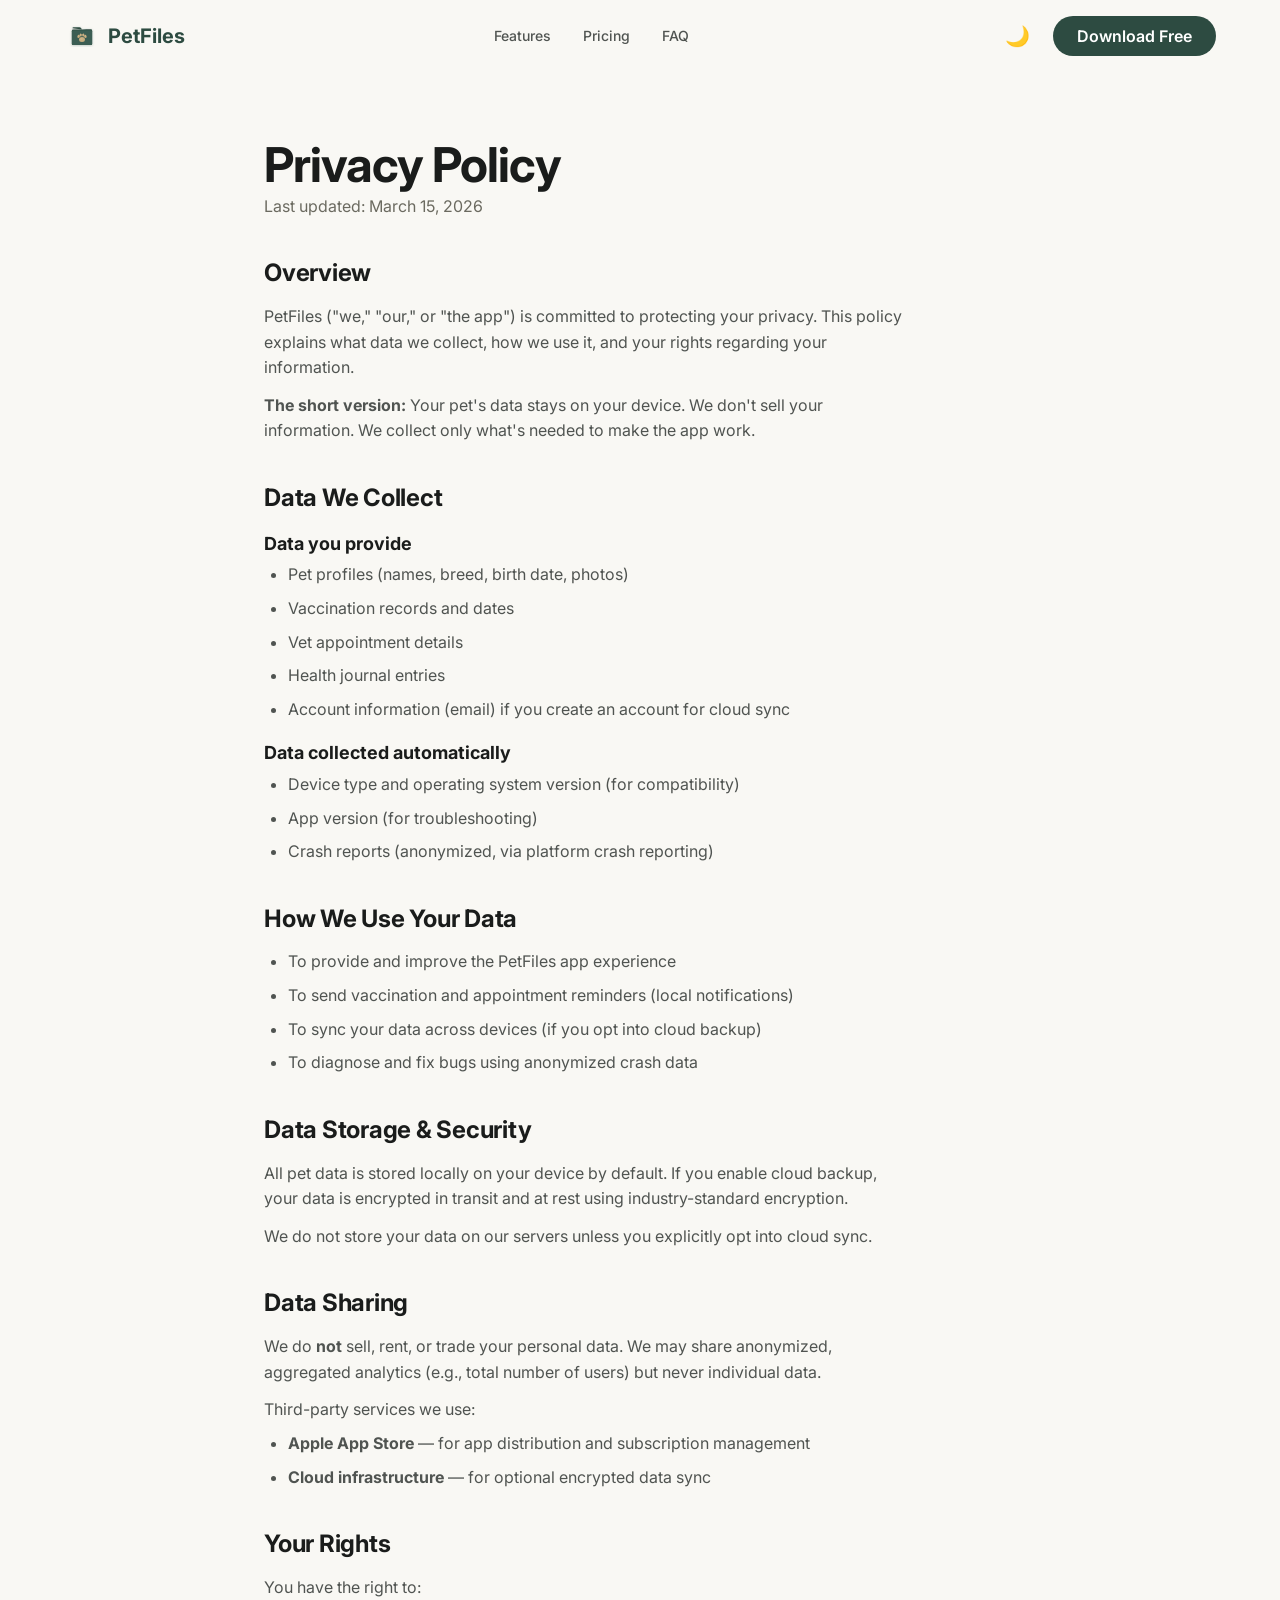
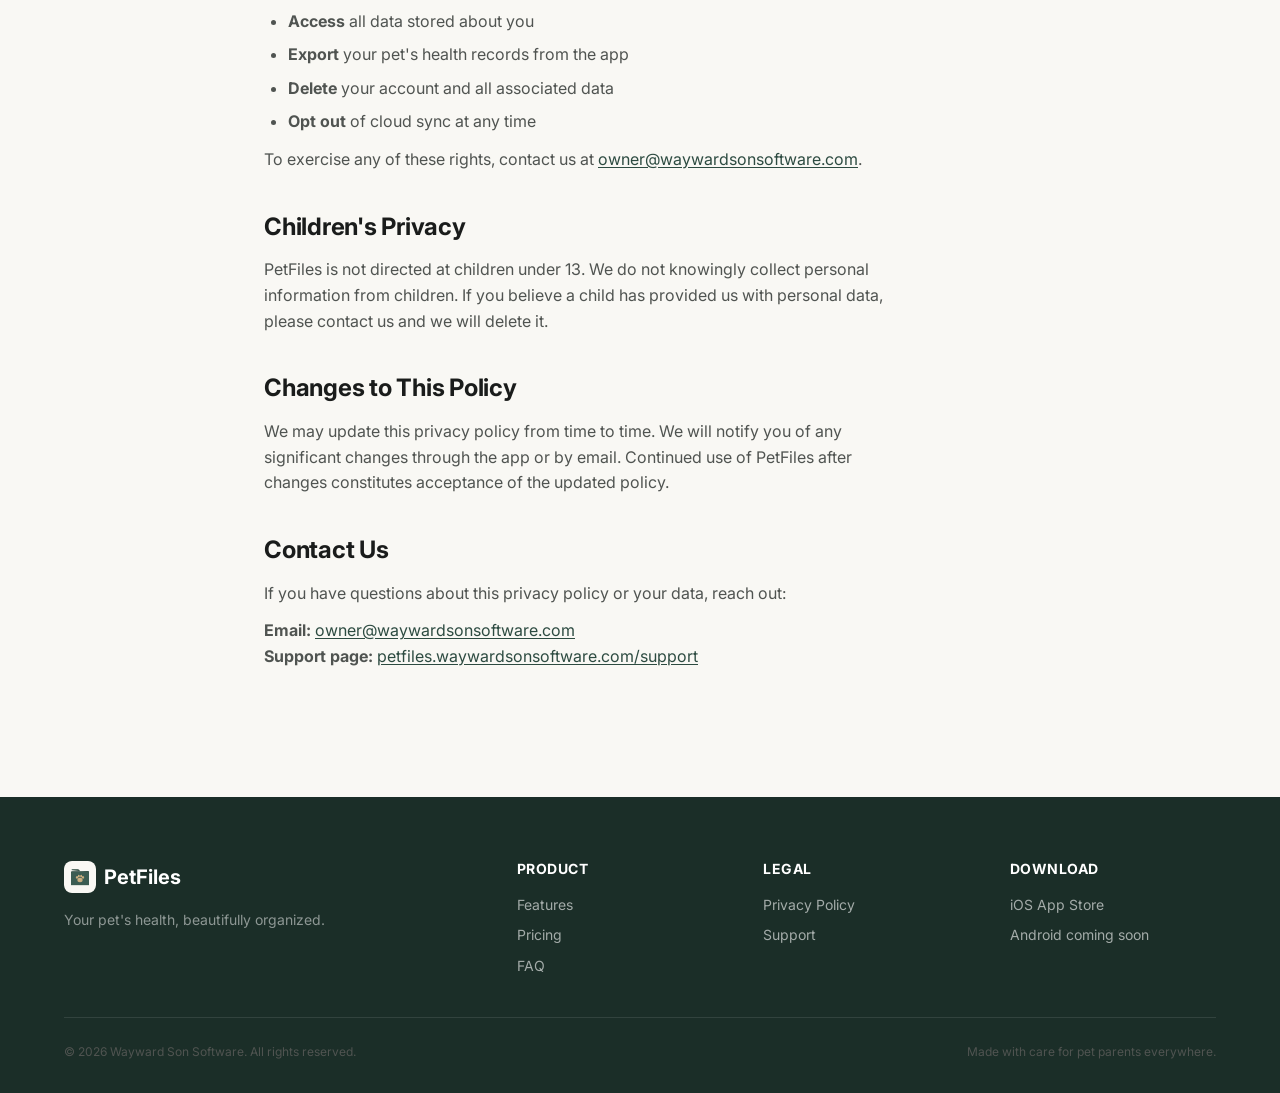
==== privacy.html @ b3ed8d38 "feat: domain fix, Lighthouse audit, scroll-driven microinteractions - Replace all petfiles.app → pet" ====
<!DOCTYPE html>
<html lang="en">
<head>
  <meta charset="UTF-8">
  <meta name="viewport" content="width=device-width, initial-scale=1.0">
  <title>Privacy Policy — PetFiles</title>
  <meta name="description" content="PetFiles privacy policy. Learn how we protect your data and respect your privacy.">
  <link rel="canonical" href="https://petfiles.waywardsonsoftware.com/privacy.html">

  <!-- Favicon -->
  <link rel="icon" type="image/png" href="assets/icons/favicon.png">

  <!-- Fonts -->
  <link rel="preconnect" href="https://fonts.googleapis.com">
  <link rel="preconnect" href="https://fonts.gstatic.com" crossorigin>
  <link href="https://fonts.googleapis.com/css2?family=Inter:wght@400;500;600;700&display=swap" rel="stylesheet">

  <!-- Styles -->
  <link rel="stylesheet" href="css/variables.css">
  <link rel="stylesheet" href="css/base.css">
  <link rel="stylesheet" href="css/components.css">
  <link rel="stylesheet" href="css/sections.css">
  <link rel="stylesheet" href="css/animations.css">
</head>
<body>

  <!-- ======== Navigation ======== -->
  <nav class="nav nav--scrolled" role="navigation" aria-label="Main navigation">
    <div class="nav__inner">
      <a href="/" class="nav__brand" aria-label="PetFiles home">
        <img src="assets/icons/logo.svg" alt="" width="36" height="36">
        <span>PetFiles</span>
      </a>

      <div class="nav__links" role="list">
        <a href="/#features" class="nav__link" role="listitem">Features</a>
        <a href="/#pricing" class="nav__link" role="listitem">Pricing</a>
        <a href="/#faq" class="nav__link" role="listitem">FAQ</a>
      </div>

      <div class="nav__actions">
        <button class="theme-toggle" aria-label="Switch to dark mode">🌙</button>
        <a href="/#download" class="btn btn--primary">Download Free</a>
        <button class="nav__hamburger" aria-label="Toggle menu" aria-expanded="false">
          <span></span>
          <span></span>
          <span></span>
        </button>
      </div>
    </div>

    <div class="nav__mobile" role="list">
      <a href="/#features" class="nav__link" role="listitem">Features</a>
      <a href="/#pricing" class="nav__link" role="listitem">Pricing</a>
      <a href="/#faq" class="nav__link" role="listitem">FAQ</a>
      <a href="/#download" class="btn btn--primary" style="text-align:center;">Download Free</a>
    </div>
  </nav>


  <!-- ======== Privacy Policy Content ======== -->
  <main class="section" style="padding-top: calc(var(--nav-height) + var(--space-6xl));">
    <div class="container container--narrow">
      <h1>Privacy Policy</h1>
      <p class="text-muted" style="margin-bottom: var(--space-4xl);">Last updated: March 15, 2026</p>

      <div style="display: flex; flex-direction: column; gap: var(--space-4xl);">

        <section>
          <h2 style="font-size: var(--font-size-xl); margin-bottom: var(--space-lg);">Overview</h2>
          <p>PetFiles ("we," "our," or "the app") is committed to protecting your privacy. This policy explains what data we collect, how we use it, and your rights regarding your information.</p>
          <p style="margin-top: var(--space-md);"><strong>The short version:</strong> Your pet's data stays on your device. We don't sell your information. We collect only what's needed to make the app work.</p>
        </section>

        <section>
          <h2 style="font-size: var(--font-size-xl); margin-bottom: var(--space-lg);">Data We Collect</h2>

          <h3 style="font-size: var(--font-size-md); margin-bottom: var(--space-sm); margin-top: var(--space-xl);">Data you provide</h3>
          <ul style="padding-left: var(--space-2xl); display: flex; flex-direction: column; gap: var(--space-sm);">
            <li style="list-style: disc; color: var(--color-text-secondary);">Pet profiles (names, breed, birth date, photos)</li>
            <li style="list-style: disc; color: var(--color-text-secondary);">Vaccination records and dates</li>
            <li style="list-style: disc; color: var(--color-text-secondary);">Vet appointment details</li>
            <li style="list-style: disc; color: var(--color-text-secondary);">Health journal entries</li>
            <li style="list-style: disc; color: var(--color-text-secondary);">Account information (email) if you create an account for cloud sync</li>
          </ul>

          <h3 style="font-size: var(--font-size-md); margin-bottom: var(--space-sm); margin-top: var(--space-xl);">Data collected automatically</h3>
          <ul style="padding-left: var(--space-2xl); display: flex; flex-direction: column; gap: var(--space-sm);">
            <li style="list-style: disc; color: var(--color-text-secondary);">Device type and operating system version (for compatibility)</li>
            <li style="list-style: disc; color: var(--color-text-secondary);">App version (for troubleshooting)</li>
            <li style="list-style: disc; color: var(--color-text-secondary);">Crash reports (anonymized, via platform crash reporting)</li>
          </ul>
        </section>

        <section>
          <h2 style="font-size: var(--font-size-xl); margin-bottom: var(--space-lg);">How We Use Your Data</h2>
          <ul style="padding-left: var(--space-2xl); display: flex; flex-direction: column; gap: var(--space-sm);">
            <li style="list-style: disc; color: var(--color-text-secondary);">To provide and improve the PetFiles app experience</li>
            <li style="list-style: disc; color: var(--color-text-secondary);">To send vaccination and appointment reminders (local notifications)</li>
            <li style="list-style: disc; color: var(--color-text-secondary);">To sync your data across devices (if you opt into cloud backup)</li>
            <li style="list-style: disc; color: var(--color-text-secondary);">To diagnose and fix bugs using anonymized crash data</li>
          </ul>
        </section>

        <section>
          <h2 style="font-size: var(--font-size-xl); margin-bottom: var(--space-lg);">Data Storage &amp; Security</h2>
          <p>All pet data is stored locally on your device by default. If you enable cloud backup, your data is encrypted in transit and at rest using industry-standard encryption.</p>
          <p style="margin-top: var(--space-md);">We do not store your data on our servers unless you explicitly opt into cloud sync.</p>
        </section>

        <section>
          <h2 style="font-size: var(--font-size-xl); margin-bottom: var(--space-lg);">Data Sharing</h2>
          <p>We do <strong>not</strong> sell, rent, or trade your personal data. We may share anonymized, aggregated analytics (e.g., total number of users) but never individual data.</p>
          <p style="margin-top: var(--space-md);">Third-party services we use:</p>
          <ul style="padding-left: var(--space-2xl); display: flex; flex-direction: column; gap: var(--space-sm); margin-top: var(--space-sm);">
            <li style="list-style: disc; color: var(--color-text-secondary);"><strong>Apple App Store</strong> — for app distribution and subscription management</li>
            <li style="list-style: disc; color: var(--color-text-secondary);"><strong>Cloud infrastructure</strong> — for optional encrypted data sync</li>
          </ul>
        </section>

        <section>
          <h2 style="font-size: var(--font-size-xl); margin-bottom: var(--space-lg);">Your Rights</h2>
          <p>You have the right to:</p>
          <ul style="padding-left: var(--space-2xl); display: flex; flex-direction: column; gap: var(--space-sm); margin-top: var(--space-sm);">
            <li style="list-style: disc; color: var(--color-text-secondary);"><strong>Access</strong> all data stored about you</li>
            <li style="list-style: disc; color: var(--color-text-secondary);"><strong>Export</strong> your pet's health records from the app</li>
            <li style="list-style: disc; color: var(--color-text-secondary);"><strong>Delete</strong> your account and all associated data</li>
            <li style="list-style: disc; color: var(--color-text-secondary);"><strong>Opt out</strong> of cloud sync at any time</li>
          </ul>
          <p style="margin-top: var(--space-md);">To exercise any of these rights, contact us at <a href="mailto:owner@waywardsonsoftware.com">owner@waywardsonsoftware.com</a>.</p>
        </section>

        <section>
          <h2 style="font-size: var(--font-size-xl); margin-bottom: var(--space-lg);">Children's Privacy</h2>
          <p>PetFiles is not directed at children under 13. We do not knowingly collect personal information from children. If you believe a child has provided us with personal data, please contact us and we will delete it.</p>
        </section>

        <section>
          <h2 style="font-size: var(--font-size-xl); margin-bottom: var(--space-lg);">Changes to This Policy</h2>
          <p>We may update this privacy policy from time to time. We will notify you of any significant changes through the app or by email. Continued use of PetFiles after changes constitutes acceptance of the updated policy.</p>
        </section>

        <section>
          <h2 style="font-size: var(--font-size-xl); margin-bottom: var(--space-lg);">Contact Us</h2>
          <p>If you have questions about this privacy policy or your data, reach out:</p>
          <p style="margin-top: var(--space-md);"><strong>Email:</strong> <a href="mailto:owner@waywardsonsoftware.com">owner@waywardsonsoftware.com</a></p>
          <p><strong>Support page:</strong> <a href="support.html">petfiles.waywardsonsoftware.com/support</a></p>
        </section>

      </div>
    </div>
  </main>


  <!-- ======== Footer ======== -->
  <footer class="footer" role="contentinfo">
    <div class="container">
      <div class="footer__grid">
        <div class="footer__brand-col">
          <div class="footer__brand">
            <img src="assets/icons/logo.svg" alt="" width="32" height="32">
            <span>PetFiles</span>
          </div>
          <p class="footer__tagline">Your pet's health, beautifully organized.</p>
        </div>

        <div>
          <h3>Product</h3>
          <div class="footer__links">
            <a href="/#features" class="footer__link">Features</a>
            <a href="/#pricing" class="footer__link">Pricing</a>
            <a href="/#faq" class="footer__link">FAQ</a>
          </div>
        </div>

        <div>
          <h3>Legal</h3>
          <div class="footer__links">
            <a href="privacy.html" class="footer__link">Privacy Policy</a>
            <a href="support.html" class="footer__link">Support</a>
          </div>
        </div>

        <div>
          <h3>Download</h3>
          <div class="footer__links">
            <a href="https://apps.apple.com/us/app/petfiles/id6757916297?itscg=30200&itsct=apps_box_link&mttnsubad=6757916297" class="footer__link">iOS App Store</a>
            <span class="footer__link footer__link--muted">Android coming soon</span>
          </div>
        </div>
      </div>

      <div class="footer__bottom">
        <p>&copy; 2026 Wayward Son Software. All rights reserved.</p>
        <p>Made with care for pet parents everywhere.</p>
      </div>
    </div>
  </footer>

  <script src="js/main.js"></script>
</body>
</html>
---- css/variables.css ----
/* ==========================================================================
   PetFiles — Midnight Forest Design Tokens
   ========================================================================== */

:root {
  /* Primary */
  --color-primary: #2D4B41;
  --color-primary-variant: #1B2E28;
  --color-primary-light: #3A5D52;

  /* Secondary (Gold) */
  --color-secondary: #C8AD7F;
  --color-secondary-light: #D4BC8F;

  /* Backgrounds */
  --color-bg: #F9F8F4;
  --color-surface: #F1F0EA;
  --color-surface-border: #E5E3DB;

  /* Text */
  --color-text-primary: #1A1C1B;
  --color-text-secondary: #505451;
  --color-text-muted: #6B6A60;

  /* Status */
  --color-success: #4E7044;
  --color-warning: #D48C45;
  --color-error: #B04747;

  /* Typography */
  --font-family: 'Inter', -apple-system, BlinkMacSystemFont, 'Segoe UI', sans-serif;
  --font-weight-regular: 400;
  --font-weight-medium: 500;
  --font-weight-semibold: 600;
  --font-weight-bold: 700;

  --font-size-xs: 0.75rem;    /* 12px */
  --font-size-sm: 0.875rem;   /* 14px */
  --font-size-base: 1rem;     /* 16px */
  --font-size-md: 1.125rem;   /* 18px */
  --font-size-lg: 1.25rem;    /* 20px */
  --font-size-xl: 1.5rem;     /* 24px */
  --font-size-2xl: 2rem;      /* 32px */
  --font-size-3xl: 2.5rem;    /* 40px */
  --font-size-4xl: 3rem;      /* 48px */
  --font-size-5xl: 3.5rem;    /* 56px */

  --line-height-tight: 1.2;
  --line-height-normal: 1.5;
  --line-height-relaxed: 1.6;

  /* Spacing (4px grid) */
  --space-xs: 4px;
  --space-sm: 8px;
  --space-md: 12px;
  --space-lg: 16px;
  --space-xl: 20px;
  --space-2xl: 24px;
  --space-3xl: 32px;
  --space-4xl: 40px;
  --space-5xl: 48px;
  --space-6xl: 64px;
  --space-7xl: 80px;
  --space-8xl: 96px;
  --space-9xl: 128px;

  /* Border Radius */
  --radius-sm: 8px;
  --radius-md: 12px;
  --radius-default: 16px;
  --radius-lg: 20px;
  --radius-xl: 24px;
  --radius-pill: 28px;
  --radius-full: 50%;

  /* Shadows */
  --shadow-sm: 0 1px 3px rgba(0, 0, 0, 0.06);
  --shadow-md: 0 4px 12px rgba(0, 0, 0, 0.08);
  --shadow-lg: 0 8px 24px rgba(0, 0, 0, 0.1);
  --shadow-xl: 0 12px 40px rgba(0, 0, 0, 0.12);
  --shadow-card-hover: 0 12px 32px rgba(45, 75, 65, 0.12);

  /* Transitions */
  --transition-fast: 150ms ease;
  --transition-base: 250ms ease;
  --transition-slow: 400ms ease;
  --transition-spring: 500ms cubic-bezier(0.34, 1.56, 0.64, 1);

  /* Layout */
  --container-max: 1200px;
  --container-narrow: 800px;
  --nav-height: 72px;
}

/* Dark mode tokens */
[data-theme="dark"] {
  --color-primary: #5B8A72;
  --color-primary-variant: #1B2E28;
  --color-primary-light: #4A7362;

  --color-secondary: #E8DCC0;
  --color-secondary-light: #F0E8D4;

  --color-bg: #0F1210;
  --color-surface: #1A1F1C;
  --color-surface-border: #2A302C;

  --color-text-primary: #E1E3E0;
  --color-text-secondary: #9FA3A0;
  --color-text-muted: #868A87;

  --color-success: #6BAF5E;
  --color-warning: #E8A45E;
  --color-error: #D46A6A;

  --shadow-sm: 0 1px 3px rgba(0, 0, 0, 0.2);
  --shadow-md: 0 4px 12px rgba(0, 0, 0, 0.3);
  --shadow-lg: 0 8px 24px rgba(0, 0, 0, 0.35);
  --shadow-xl: 0 12px 40px rgba(0, 0, 0, 0.4);
  --shadow-card-hover: 0 12px 32px rgba(91, 138, 114, 0.15);
}

@media (prefers-color-scheme: dark) {
  :root:not([data-theme="light"]) {
    --color-primary: #5B8A72;
    --color-primary-variant: #1B2E28;
    --color-primary-light: #4A7362;

    --color-secondary: #E8DCC0;
    --color-secondary-light: #F0E8D4;

    --color-bg: #0F1210;
    --color-surface: #1A1F1C;
    --color-surface-border: #2A302C;

    --color-text-primary: #E1E3E0;
    --color-text-secondary: #9FA3A0;
    --color-text-muted: #868A87;

    --color-success: #6BAF5E;
    --color-warning: #E8A45E;
    --color-error: #D46A6A;

    --shadow-sm: 0 1px 3px rgba(0, 0, 0, 0.2);
    --shadow-md: 0 4px 12px rgba(0, 0, 0, 0.3);
    --shadow-lg: 0 8px 24px rgba(0, 0, 0, 0.35);
    --shadow-xl: 0 12px 40px rgba(0, 0, 0, 0.4);
    --shadow-card-hover: 0 12px 32px rgba(91, 138, 114, 0.15);
  }
}
---- css/base.css ----
/* ==========================================================================
   PetFiles — Base Styles (Reset + Typography + Container)
   ========================================================================== */

/* Reset */
*,
*::before,
*::after {
  margin: 0;
  padding: 0;
  box-sizing: border-box;
}

html {
  scroll-behavior: smooth;
  -webkit-text-size-adjust: 100%;
}

body {
  font-family: var(--font-family);
  font-size: var(--font-size-base);
  font-weight: var(--font-weight-regular);
  line-height: var(--line-height-relaxed);
  color: var(--color-text-primary);
  background-color: var(--color-bg);
  -webkit-font-smoothing: antialiased;
  -moz-osx-font-smoothing: grayscale;
  overflow-x: hidden;
}

img,
picture,
svg {
  display: block;
  max-width: 100%;
  height: auto;
}

a {
  color: var(--color-primary);
  text-decoration: none;
  transition: color var(--transition-fast);
}

a:hover {
  color: var(--color-primary-light);
}

/* Links in body text need underline for accessibility (not just color) */
main p a,
main li a,
.accordion__content a {
  text-decoration: underline;
  text-underline-offset: 2px;
}

ul, ol {
  list-style: none;
}

button {
  font-family: inherit;
  cursor: pointer;
  border: none;
  background: none;
}

input, textarea, select {
  font-family: inherit;
  font-size: inherit;
}

/* Typography */
h1, h2, h3, h4, h5, h6 {
  font-weight: var(--font-weight-bold);
  line-height: var(--line-height-tight);
  color: var(--color-text-primary);
}

h1 {
  font-size: var(--font-size-4xl);
  letter-spacing: -0.02em;
}

h2 {
  font-size: var(--font-size-3xl);
  letter-spacing: -0.01em;
}

h3 {
  font-size: var(--font-size-xl);
}

h4 {
  font-size: var(--font-size-lg);
  font-weight: var(--font-weight-semibold);
}

p {
  color: var(--color-text-secondary);
  max-width: 65ch;
}

/* Container */
.container {
  width: 100%;
  max-width: var(--container-max);
  margin: 0 auto;
  padding: 0 var(--space-2xl);
}

.container--narrow {
  max-width: var(--container-narrow);
}

/* Section spacing */
.section {
  padding: var(--space-9xl) 0;
}

.section--alt {
  background-color: var(--color-surface);
}

.section__header {
  text-align: center;
  margin-bottom: var(--space-6xl);
}

.section__header p {
  margin: var(--space-lg) auto 0;
  font-size: var(--font-size-md);
}

/* Utility */
.sr-only {
  position: absolute;
  width: 1px;
  height: 1px;
  padding: 0;
  margin: -1px;
  overflow: hidden;
  clip: rect(0, 0, 0, 0);
  white-space: nowrap;
  border: 0;
}

.text-center { text-align: center; }
.text-secondary { color: var(--color-text-secondary); }
.text-muted { color: var(--color-text-muted); }

/* Responsive */
@media (max-width: 768px) {
  h1 { font-size: var(--font-size-3xl); }
  h2 { font-size: var(--font-size-2xl); }
  h3 { font-size: var(--font-size-lg); }

  .section {
    padding: var(--space-7xl) 0;
  }

  .container {
    padding: 0 var(--space-lg);
  }
}

@media (max-width: 480px) {
  h1 { font-size: var(--font-size-2xl); }
  h2 { font-size: var(--font-size-xl); }

  .section {
    padding: var(--space-6xl) 0;
  }
}

@media (prefers-reduced-motion: reduce) {
  html {
    scroll-behavior: auto;
  }
}
---- css/components.css ----
/* ==========================================================================
   PetFiles — Components (Buttons, Cards, Nav, Accordion, Badges)
   ========================================================================== */

/* ---- Buttons ---- */
.btn {
  display: inline-flex;
  align-items: center;
  justify-content: center;
  gap: var(--space-sm);
  padding: var(--space-md) var(--space-2xl);
  font-size: var(--font-size-base);
  font-weight: var(--font-weight-semibold);
  line-height: 1;
  border-radius: var(--radius-pill);
  transition: all var(--transition-base);
  text-decoration: none;
  white-space: nowrap;
}

.btn--primary {
  background-color: var(--color-primary);
  color: #fff;
}

.btn--primary:hover {
  background-color: var(--color-primary-light);
  color: #fff;
  transform: translateY(-1px);
  box-shadow: var(--shadow-md);
}

.btn--secondary {
  background-color: var(--color-secondary);
  color: var(--color-primary-variant);
}

.btn--secondary:hover {
  background-color: var(--color-secondary-light);
  color: var(--color-primary-variant);
  transform: translateY(-1px);
  box-shadow: var(--shadow-md);
}

.btn--outline {
  background: transparent;
  color: var(--color-primary);
  border: 2px solid var(--color-primary);
}

.btn--outline:hover {
  background-color: var(--color-primary);
  color: #fff;
}

.btn--lg {
  padding: var(--space-lg) var(--space-3xl);
  font-size: var(--font-size-md);
}

/* Store badges */
.store-badge {
  display: inline-block;
  height: 48px;
  transition: transform var(--transition-base), opacity var(--transition-base);
}

.store-badge:hover {
  transform: translateY(-2px);
  opacity: 0.9;
}

.store-badge img {
  height: 100%;
  width: auto;
}

/* ---- Navigation ---- */
.nav {
  position: fixed;
  top: 0;
  left: 0;
  right: 0;
  z-index: 1000;
  height: var(--nav-height);
  display: flex;
  align-items: center;
  transition: background-color var(--transition-base), box-shadow var(--transition-base),
              backdrop-filter var(--transition-base);
}

.nav--scrolled {
  background-color: rgba(249, 248, 244, 0.92);
  backdrop-filter: blur(12px);
  -webkit-backdrop-filter: blur(12px);
  box-shadow: var(--shadow-sm);
}

[data-theme="dark"] .nav--scrolled,
.dark .nav--scrolled {
  background-color: rgba(15, 18, 16, 0.92);
}

@media (prefers-color-scheme: dark) {
  :root:not([data-theme="light"]) .nav--scrolled {
    background-color: rgba(15, 18, 16, 0.92);
  }
}

.nav__inner {
  display: flex;
  align-items: center;
  justify-content: space-between;
  width: 100%;
  max-width: var(--container-max);
  margin: 0 auto;
  padding: 0 var(--space-2xl);
}

.nav__brand {
  display: flex;
  align-items: center;
  gap: var(--space-sm);
  font-size: var(--font-size-lg);
  font-weight: var(--font-weight-bold);
  color: var(--color-primary);
  text-decoration: none;
}

.nav__brand:hover {
  color: var(--color-primary);
}

.nav__brand img {
  width: 36px;
  height: 36px;
  border-radius: var(--radius-sm);
}

.nav__links {
  display: flex;
  align-items: center;
  gap: var(--space-3xl);
}

.nav__link {
  font-size: var(--font-size-sm);
  font-weight: var(--font-weight-medium);
  color: var(--color-text-secondary);
  text-decoration: none;
  transition: color var(--transition-fast);
}

.nav__link:hover {
  color: var(--color-primary);
}

.nav__actions {
  display: flex;
  align-items: center;
  gap: var(--space-lg);
}

/* Dark mode toggle */
.theme-toggle {
  width: 40px;
  height: 40px;
  display: flex;
  align-items: center;
  justify-content: center;
  border-radius: var(--radius-full);
  color: var(--color-text-secondary);
  transition: background-color var(--transition-fast), color var(--transition-fast);
  cursor: pointer;
  background: none;
  border: none;
  font-size: var(--font-size-lg);
}

.theme-toggle:hover {
  background-color: var(--color-surface);
  color: var(--color-primary);
}

/* Mobile hamburger */
.nav__hamburger {
  display: none;
  flex-direction: column;
  gap: 5px;
  width: 28px;
  padding: 4px 0;
  background: none;
  border: none;
  cursor: pointer;
}

.nav__hamburger span {
  display: block;
  height: 2px;
  width: 100%;
  background-color: var(--color-text-primary);
  border-radius: 2px;
  transition: all var(--transition-base);
}

.nav__hamburger.active span:nth-child(1) {
  transform: rotate(45deg) translate(5px, 5px);
}

.nav__hamburger.active span:nth-child(2) {
  opacity: 0;
}

.nav__hamburger.active span:nth-child(3) {
  transform: rotate(-45deg) translate(5px, -5px);
}

/* Mobile menu */
.nav__mobile {
  display: none;
  position: fixed;
  top: var(--nav-height);
  left: 0;
  right: 0;
  bottom: 0;
  background-color: var(--color-bg);
  padding: var(--space-3xl) var(--space-2xl);
  flex-direction: column;
  gap: var(--space-2xl);
  z-index: 999;
  opacity: 0;
  transform: translateY(-10px);
  transition: opacity var(--transition-base), transform var(--transition-base);
}

.nav__mobile.active {
  display: flex;
  opacity: 1;
  transform: translateY(0);
}

.nav__mobile .nav__link {
  font-size: var(--font-size-lg);
  padding: var(--space-md) 0;
  border-bottom: 1px solid var(--color-surface-border);
}

@media (max-width: 768px) {
  .nav__links,
  .nav__actions .btn {
    display: none;
  }

  .nav__hamburger {
    display: flex;
  }
}

/* ---- Cards ---- */
.card {
  background-color: var(--color-bg);
  border-radius: var(--radius-default);
  padding: var(--space-3xl);
  transition: transform var(--transition-base), box-shadow var(--transition-base);
}

.card:hover {
  transform: translateY(-4px);
  box-shadow: var(--shadow-card-hover);
}

.card__icon {
  width: 56px;
  height: 56px;
  display: flex;
  align-items: center;
  justify-content: center;
  background-color: var(--color-primary);
  border-radius: var(--radius-default);
  margin-bottom: var(--space-xl);
  color: #fff;
  font-size: var(--font-size-xl);
}

.card__title {
  font-size: var(--font-size-lg);
  font-weight: var(--font-weight-semibold);
  margin-bottom: var(--space-sm);
}

.card__text {
  font-size: var(--font-size-sm);
  color: var(--color-text-secondary);
  line-height: var(--line-height-relaxed);
}

/* ---- Pricing Cards ---- */
.pricing-card {
  background-color: var(--color-bg);
  border: 2px solid var(--color-surface-border);
  border-radius: var(--radius-xl);
  padding: var(--space-4xl);
  text-align: center;
  position: relative;
  transition: transform var(--transition-base), box-shadow var(--transition-base);
}

.pricing-card--featured {
  background-color: var(--color-primary);
  border-color: var(--color-primary);
  color: #fff;
  transform: scale(1.05);
}

.pricing-card--featured:hover {
  transform: scale(1.07) translateY(-4px);
}

.pricing-card--featured .pricing-card__price,
.pricing-card--featured .pricing-card__name,
.pricing-card--featured .pricing-card__feature {
  color: #fff;
}

.pricing-card--featured .pricing-card__feature-icon {
  color: var(--color-secondary);
}

.pricing-card__badge {
  position: absolute;
  top: -14px;
  left: 50%;
  transform: translateX(-50%);
  background-color: var(--color-secondary);
  color: var(--color-primary-variant);
  font-size: var(--font-size-xs);
  font-weight: var(--font-weight-bold);
  padding: var(--space-xs) var(--space-lg);
  border-radius: var(--radius-pill);
  text-transform: uppercase;
  letter-spacing: 0.5px;
}

.pricing-card__name {
  font-size: var(--font-size-lg);
  font-weight: var(--font-weight-semibold);
  margin-bottom: var(--space-lg);
}

.pricing-card__price {
  font-size: var(--font-size-4xl);
  font-weight: var(--font-weight-bold);
  margin-bottom: var(--space-xs);
}

.pricing-card__price span {
  font-size: var(--font-size-base);
  font-weight: var(--font-weight-regular);
  opacity: 0.7;
}

.pricing-card__period {
  font-size: var(--font-size-sm);
  opacity: 0.7;
  margin-bottom: var(--space-3xl);
}

.pricing-card__features {
  text-align: left;
  margin-bottom: var(--space-3xl);
  display: flex;
  flex-direction: column;
  gap: var(--space-md);
}

.pricing-card__feature {
  display: flex;
  align-items: center;
  gap: var(--space-sm);
  font-size: var(--font-size-sm);
  color: var(--color-text-secondary);
}

.pricing-card__feature-icon {
  color: var(--color-success);
  font-size: var(--font-size-base);
  flex-shrink: 0;
}

/* ---- Badge ---- */
.badge {
  display: inline-flex;
  align-items: center;
  gap: var(--space-xs);
  padding: 2px var(--space-sm);
  font-size: var(--font-size-xs);
  font-weight: var(--font-weight-semibold);
  border-radius: var(--radius-pill);
  background-color: var(--color-secondary);
  color: var(--color-primary-variant);
  text-transform: uppercase;
  letter-spacing: 0.3px;
}

/* ---- Accordion (FAQ) ---- */
.accordion {
  display: flex;
  flex-direction: column;
  gap: var(--space-md);
}

.accordion__item {
  border: 1px solid var(--color-surface-border);
  border-radius: var(--radius-default);
  overflow: hidden;
  transition: border-color var(--transition-fast);
}

.accordion__item[open] {
  border-color: var(--color-primary);
}

.accordion__trigger {
  display: flex;
  align-items: center;
  justify-content: space-between;
  width: 100%;
  padding: var(--space-xl) var(--space-2xl);
  font-size: var(--font-size-base);
  font-weight: var(--font-weight-semibold);
  color: var(--color-text-primary);
  cursor: pointer;
  list-style: none;
  transition: color var(--transition-fast);
}

.accordion__trigger::-webkit-details-marker {
  display: none;
}

.accordion__trigger::after {
  content: '+';
  font-size: var(--font-size-xl);
  color: var(--color-text-muted);
  transition: transform var(--transition-base);
  flex-shrink: 0;
  margin-left: var(--space-lg);
}

.accordion__item[open] .accordion__trigger::after {
  content: '−';
  color: var(--color-primary);
}

.accordion__content {
  padding: 0 var(--space-2xl) var(--space-xl);
  color: var(--color-text-secondary);
  font-size: var(--font-size-sm);
  line-height: var(--line-height-relaxed);
}

/* ---- Store badge theme switching ---- */
.store-badge__dark {
  display: none;
}

[data-theme="dark"] .store-badge__light,
.dark .store-badge__light {
  display: none;
}

[data-theme="dark"] .store-badge__dark,
.dark .store-badge__dark {
  display: inline;
}

@media (prefers-color-scheme: dark) {
  :root:not([data-theme="light"]) .store-badge__light {
    display: none;
  }

  :root:not([data-theme="light"]) .store-badge__dark {
    display: inline;
  }
}

/* ---- "New" badge ---- */
.badge--new {
  background-color: var(--color-primary);
  color: #fff;
  font-size: var(--font-size-xs);
  padding: var(--space-xs) var(--space-lg);
}

[data-theme="dark"] .badge--new,
.dark .badge--new {
  background-color: #3A5D4E;
}

@media (prefers-color-scheme: dark) {
  :root:not([data-theme="light"]) .badge--new {
    background-color: #3A5D4E;
  }
}

.hero__badge {
  margin-bottom: var(--space-lg);
}

/* ---- Android coming soon (hero) ---- */
.hero__android-soon {
  font-size: var(--font-size-sm);
  color: var(--color-text-muted);
  margin-top: var(--space-sm);
}

/* ---- Muted footer link ---- */
.footer__link--muted {
  color: rgba(255, 255, 255, 0.5);
  cursor: default;
}

/* ---- Pricing Toggle ---- */
.pricing-toggle {
  display: flex;
  align-items: center;
  justify-content: center;
  gap: var(--space-md);
  margin-bottom: var(--space-4xl);
}

.pricing-toggle__label {
  font-size: var(--font-size-sm);
  font-weight: var(--font-weight-medium);
  color: var(--color-text-secondary);
  cursor: pointer;
}

.pricing-toggle__label.active {
  color: var(--color-text-primary);
  font-weight: var(--font-weight-semibold);
}

.pricing-toggle__switch {
  position: relative;
  width: 48px;
  height: 26px;
  background-color: var(--color-surface-border);
  border-radius: 13px;
  cursor: pointer;
  transition: background-color var(--transition-base);
}

.pricing-toggle__switch.active {
  background-color: var(--color-primary);
}

.pricing-toggle__switch::after {
  content: '';
  position: absolute;
  top: 3px;
  left: 3px;
  width: 20px;
  height: 20px;
  background-color: #fff;
  border-radius: var(--radius-full);
  transition: transform var(--transition-base);
}

.pricing-toggle__switch.active::after {
  transform: translateX(22px);
}

.pricing-toggle__save {
  font-size: var(--font-size-xs);
  color: var(--color-success);
  font-weight: var(--font-weight-semibold);
}
---- css/sections.css ----
/* ==========================================================================
   PetFiles — Section-specific Layouts
   ========================================================================== */

/* ---- Hero ---- */
.hero {
  min-height: 100vh;
  display: flex;
  align-items: center;
  padding-top: var(--nav-height);
  position: relative;
  overflow: hidden;
}

/* Spacer that collapses as nav brand shrinks into place */
.hero__brand-spacer {
  overflow: hidden;
  will-change: max-height;
}

/* Nav brand: JS animates width/height/fontSize directly for crisp SVG */

.hero__grid {
  display: grid;
  grid-template-columns: 1fr 1fr;
  gap: var(--space-6xl);
  align-items: center;
}

.hero__content {
  position: relative;
  z-index: 2;
}

.hero__headline {
  margin-bottom: var(--space-xl);
}

.hero__subheadline {
  font-size: var(--font-size-md);
  color: var(--color-text-secondary);
  margin-bottom: var(--space-3xl);
  max-width: 50ch;
}

.hero__ctas {
  display: flex;
  gap: var(--space-lg);
  align-items: center;
  margin-bottom: var(--space-xl);
}

.hero__trust {
  font-size: var(--font-size-sm);
  color: var(--color-text-muted);
}

/* Device mockup */
.hero__device-wrapper {
  position: relative;
  display: flex;
  justify-content: center;
  z-index: 1;
}

.hero__device-glow {
  position: absolute;
  top: 50%;
  left: 50%;
  transform: translate(-50%, -50%);
  width: 400px;
  height: 400px;
  border-radius: var(--radius-full);
  background: radial-gradient(circle, rgba(45, 75, 65, 0.08) 0%, transparent 70%);
  pointer-events: none;
}

[data-theme="dark"] .hero__device-glow,
.dark .hero__device-glow {
  background: radial-gradient(circle, rgba(91, 138, 114, 0.1) 0%, transparent 70%);
}

@media (prefers-color-scheme: dark) {
  :root:not([data-theme="light"]) .hero__device-glow {
    background: radial-gradient(circle, rgba(91, 138, 114, 0.1) 0%, transparent 70%);
  }
}

.device-frame {
  width: 280px;
  background-color: var(--color-text-primary);
  border-radius: 40px;
  padding: 4px;
  box-shadow: var(--shadow-xl);
  position: relative;
}

.device-frame__dynamic-island {
  position: absolute;
  top: 8px;
  left: 50%;
  transform: translateX(-50%);
  width: 84px;
  height: 20px;
  background-color: #000;
  border-radius: 999px;
  z-index: 2;
}

.device-frame__screen {
  border-radius: 36px;
  overflow: hidden;
  aspect-ratio: 9/19.5;
}

.device-frame__screen img {
  width: 100%;
  height: 100%;
  object-fit: cover;
  display: block;
}

/* ---- Features ---- */
.features__grid {
  display: grid;
  grid-template-columns: repeat(3, 1fr);
  gap: var(--space-2xl);
}

@media (max-width: 768px) {
  .features__grid {
    grid-template-columns: repeat(2, 1fr);
  }
}

@media (max-width: 480px) {
  .features__grid {
    grid-template-columns: 1fr;
  }
}

/* ---- How It Works ---- */
.steps {
  display: grid;
  grid-template-columns: repeat(3, 1fr);
  gap: var(--space-4xl);
  position: relative;
}

.steps::before {
  content: '';
  position: absolute;
  top: 40px;
  left: calc(16.66% + 32px);
  right: calc(16.66% + 32px);
  height: 2px;
  border-top: 2px dashed var(--color-surface-border);
}

.step {
  text-align: center;
  position: relative;
  z-index: 1;
}

.step__number {
  position: absolute;
  top: -12px;
  left: 50%;
  transform: translateX(-50%);
  font-size: 80px;
  font-weight: var(--font-weight-bold);
  color: var(--color-secondary);
  opacity: 0.2;
  z-index: -1;
  line-height: 1;
}

.step__icon {
  width: 80px;
  height: 80px;
  display: flex;
  align-items: center;
  justify-content: center;
  background-color: var(--color-bg);
  border: 2px solid var(--color-surface-border);
  border-radius: var(--radius-full);
  margin: 0 auto var(--space-xl);
  font-size: var(--font-size-2xl);
  color: var(--color-primary);
  position: relative;
  z-index: 2;
}

.step__title {
  font-size: var(--font-size-lg);
  font-weight: var(--font-weight-semibold);
  margin-bottom: var(--space-sm);
}

.step__text {
  font-size: var(--font-size-sm);
  color: var(--color-text-secondary);
}

@media (max-width: 768px) {
  .steps {
    grid-template-columns: 1fr;
    gap: var(--space-3xl);
  }

  .steps::before {
    top: 0;
    bottom: 0;
    left: 40px;
    right: auto;
    width: 2px;
    height: auto;
    border-top: none;
    border-left: 2px dashed var(--color-surface-border);
  }

  .step {
    text-align: left;
    padding-left: 110px;
  }

  .step__icon {
    position: absolute;
    left: 0;
    margin: 0;
  }

  .step__number {
    left: 40px;
    top: -8px;
    font-size: 60px;
  }
}

/* ---- Screenshot Carousel ---- */
.carousel {
  position: relative;
  max-width: 100%;
  overflow: hidden;
}

.carousel__track {
  display: flex;
  gap: var(--space-2xl);
  overflow-x: auto;
  scroll-snap-type: x mandatory;
  scroll-behavior: smooth;
  -webkit-overflow-scrolling: touch;
  scrollbar-width: none;
  padding: var(--space-3xl) var(--space-lg);
}

.carousel__track::-webkit-scrollbar {
  display: none;
}

.carousel__slide {
  flex: 0 0 auto;
  scroll-snap-align: center;
}

.carousel__slide .device-frame {
  width: 220px;
  transition: transform 0.4s cubic-bezier(0.25, 0.1, 0.25, 1),
              opacity 0.4s ease;
}

/* Faster transition during hover for responsive dock feel */
.carousel__track:hover .carousel__slide .device-frame {
  transition-duration: 0.12s;
}

.carousel__controls {
  display: flex;
  align-items: center;
  justify-content: center;
  gap: var(--space-2xl);
  margin-top: var(--space-2xl);
}

.carousel__btn {
  width: 44px;
  height: 44px;
  display: flex;
  align-items: center;
  justify-content: center;
  border: 2px solid var(--color-surface-border);
  border-radius: var(--radius-full);
  background: var(--color-bg);
  color: var(--color-text-secondary);
  font-size: var(--font-size-md);
  cursor: pointer;
  transition: all var(--transition-fast);
}

.carousel__btn:hover {
  border-color: var(--color-primary);
  color: var(--color-primary);
}

.carousel__dots {
  display: flex;
  gap: 0;
}

.carousel__dot {
  width: 8px;
  height: 8px;
  border-radius: var(--radius-full);
  background-color: var(--color-surface-border);
  border: none;
  cursor: pointer;
  transition: all var(--transition-fast);
  padding: 10px;
  background-clip: content-box;
}

.carousel__dot.active {
  background-color: var(--color-primary);
  width: 24px;
  border-radius: 4px;
}

/* ---- Pricing ---- */
.pricing__grid {
  display: grid;
  grid-template-columns: repeat(2, 1fr);
  gap: var(--space-3xl);
  max-width: 800px;
  margin: 0 auto;
  align-items: start;
}

@media (max-width: 640px) {
  .pricing__grid {
    grid-template-columns: 1fr;
  }

  .pricing-card--featured {
    transform: none;
    order: -1;
  }

  .pricing-card--featured:hover {
    transform: translateY(-4px);
  }
}

/* ---- Download CTA ---- */
.download-cta {
  background-color: var(--color-primary);
  padding: var(--space-9xl) 0;
  text-align: center;
  position: relative;
  overflow: hidden;
}

.download-cta::before {
  content: '';
  position: absolute;
  inset: 0;
  background-image: url("data:image/svg+xml,%3Csvg xmlns='http://www.w3.org/2000/svg' width='60' height='60' viewBox='0 0 60 60'%3E%3Cg fill='%23ffffff' fill-opacity='0.04'%3E%3Cellipse cx='30' cy='35' rx='12' ry='10'/%3E%3Cellipse cx='17' cy='18' rx='5' ry='7' transform='rotate(25 17 18)'/%3E%3Cellipse cx='25' cy='10' rx='4.5' ry='6' transform='rotate(10 25 10)'/%3E%3Cellipse cx='35' cy='10' rx='4.5' ry='6' transform='rotate(-10 35 10)'/%3E%3Cellipse cx='43' cy='18' rx='5' ry='7' transform='rotate(-25 43 18)'/%3E%3C/g%3E%3C/svg%3E");
  pointer-events: none;
}

.download-cta h2 {
  color: #fff;
  margin-bottom: var(--space-xl);
  position: relative;
}

.download-cta p {
  color: rgba(255, 255, 255, 0.8);
  margin: 0 auto var(--space-3xl);
  font-size: var(--font-size-md);
  position: relative;
}

.download-cta__buttons {
  display: flex;
  justify-content: center;
  gap: var(--space-lg);
  flex-wrap: wrap;
  position: relative;
}

.download-cta__android-soon {
  color: rgba(255, 255, 255, 0.5);
  font-size: var(--font-size-sm);
  margin-top: var(--space-xl);
  position: relative;
}

.download-cta__qr {
  margin-top: var(--space-2xl);
  position: relative;
}

.download-cta__qr img {
  width: 120px;
  height: 120px;
  border-radius: var(--radius-default);
}

@media (max-width: 768px) {
  .download-cta__qr {
    display: none;
  }
}

/* ---- FAQ ---- */
.faq__grid {
  max-width: 800px;
  margin: 0 auto;
}

/* ---- Footer ---- */
.footer {
  background-color: var(--color-primary-variant);
  color: rgba(255, 255, 255, 0.7);
  padding: var(--space-6xl) 0 var(--space-3xl);
}

.footer__grid {
  display: grid;
  grid-template-columns: 2fr 1fr 1fr 1fr;
  gap: var(--space-4xl);
  margin-bottom: var(--space-4xl);
}

.footer__brand {
  display: flex;
  align-items: center;
  gap: var(--space-sm);
  margin-bottom: var(--space-lg);
}

.footer__brand img {
  width: 32px;
  height: 32px;
  border-radius: var(--radius-sm);
}

.footer__brand span {
  font-size: var(--font-size-lg);
  font-weight: var(--font-weight-bold);
  color: #fff;
}

.footer__tagline {
  font-size: var(--font-size-sm);
  color: rgba(255, 255, 255, 0.5);
  max-width: 30ch;
}

.footer h3 {
  color: #fff;
  font-size: var(--font-size-sm);
  text-transform: uppercase;
  letter-spacing: 0.5px;
  margin-bottom: var(--space-lg);
}

.footer__links {
  display: flex;
  flex-direction: column;
  gap: var(--space-sm);
}

.footer__link {
  font-size: var(--font-size-sm);
  color: rgba(255, 255, 255, 0.6);
  text-decoration: none;
  transition: color var(--transition-fast);
}

.footer__link:hover {
  color: #fff;
}

.footer__bottom {
  border-top: 1px solid rgba(255, 255, 255, 0.1);
  padding-top: var(--space-2xl);
  display: flex;
  justify-content: space-between;
  align-items: center;
  font-size: var(--font-size-xs);
  color: rgba(255, 255, 255, 0.4);
}

@media (max-width: 768px) {
  .hero__grid {
    grid-template-columns: 1fr;
    text-align: center;
    gap: var(--space-4xl);
  }

  .hero__subheadline {
    margin-left: auto;
    margin-right: auto;
  }

  .hero__ctas {
    justify-content: center;
  }

  .hero__device-wrapper {
    order: -1;
  }

  .device-frame {
    width: 220px;
  }

  .footer__grid {
    grid-template-columns: 1fr 1fr;
    gap: var(--space-3xl);
  }

  .footer__brand-col {
    grid-column: 1 / -1;
  }

  .footer__bottom {
    flex-direction: column;
    gap: var(--space-sm);
    text-align: center;
  }
}

@media (max-width: 480px) {
  .footer__grid {
    grid-template-columns: 1fr;
  }
}
---- css/animations.css ----
/* ==========================================================================
   PetFiles — Animations (Keyframes + Scroll Reveals)
   ========================================================================== */

/* Scroll-triggered reveal */
.reveal {
  opacity: 0;
  transform: translateY(32px);
  transition: opacity 0.7s ease, transform 0.7s ease;
}

.reveal--visible {
  opacity: 1;
  transform: translateY(0);
}

/* Directional reveals */
.reveal--left {
  transform: translateX(-40px);
}

.reveal--left.reveal--visible {
  transform: translateX(0);
}

.reveal--right {
  transform: translateX(40px);
}

.reveal--right.reveal--visible {
  transform: translateX(0);
}

.reveal--scale {
  transform: scale(0.95);
}

.reveal--scale.reveal--visible {
  transform: scale(1);
}

/* Stagger delays for child elements */
.reveal--delay-1 { transition-delay: 0.1s; }
.reveal--delay-2 { transition-delay: 0.2s; }
.reveal--delay-3 { transition-delay: 0.3s; }
.reveal--delay-4 { transition-delay: 0.4s; }
.reveal--delay-5 { transition-delay: 0.5s; }
.reveal--delay-6 { transition-delay: 0.6s; }

/* Hero device float */
@keyframes float {
  0%, 100% { transform: translateY(0); }
  50% { transform: translateY(-12px); }
}

.float-animation {
  animation: float 6s ease-in-out infinite;
}

/* Hero text fade-in */
@keyframes fadeInLeft {
  from {
    opacity: 0;
    transform: translateX(-30px);
  }
  to {
    opacity: 1;
    transform: translateX(0);
  }
}

@keyframes fadeInRight {
  from {
    opacity: 0;
    transform: translateX(30px);
  }
  to {
    opacity: 1;
    transform: translateX(0);
  }
}

@keyframes fadeInUp {
  from {
    opacity: 0;
    transform: translateY(20px);
  }
  to {
    opacity: 1;
    transform: translateY(0);
  }
}

@keyframes fadeIn {
  from { opacity: 0; }
  to { opacity: 1; }
}

.animate-fade-in-left {
  animation: fadeInLeft 0.8s ease forwards;
}

.animate-fade-in-right {
  animation: fadeInRight 0.8s ease forwards;
}

.animate-fade-in-up {
  animation: fadeInUp 0.6s ease forwards;
}

/* Stagger hero elements */
.hero__headline {
  animation: fadeInLeft 0.8s ease forwards;
}

.hero__subheadline {
  opacity: 0;
  animation: fadeInLeft 0.8s ease 0.15s forwards;
}

.hero__ctas {
  opacity: 0;
  animation: fadeInLeft 0.8s ease 0.3s forwards;
}

.hero__trust {
  opacity: 0;
  animation: fadeInLeft 0.8s ease 0.45s forwards;
}

.hero__device {
  opacity: 0;
  animation: fadeInRight 0.9s ease 0.2s forwards;
}

/* Pulse for CTA attention */
@keyframes pulse-glow {
  0%, 100% { box-shadow: 0 0 0 0 rgba(200, 173, 127, 0.4); }
  50% { box-shadow: 0 0 0 8px rgba(200, 173, 127, 0); }
}

/* Pricing toggle */
@keyframes price-swap {
  0% { opacity: 1; transform: translateY(0); }
  50% { opacity: 0; transform: translateY(-8px); }
  100% { opacity: 1; transform: translateY(0); }
}

.price-animate {
  animation: price-swap 0.4s ease;
}

/* Reduced motion */
@media (prefers-reduced-motion: reduce) {
  .reveal {
    opacity: 1;
    transform: none;
    transition: none;
  }

  .float-animation {
    animation: none;
  }

  .hero__headline,
  .hero__subheadline,
  .hero__ctas,
  .hero__trust,
  .hero__device {
    opacity: 1;
    animation: none;
  }

  .animate-fade-in-left,
  .animate-fade-in-right,
  .animate-fade-in-up {
    animation: none;
    opacity: 1;
  }

  .price-animate {
    animation: none;
  }

  /* No scroll-driven scaling */
  .nav__brand {
    transform: none !important;
  }

  .hero__brand-spacer {
    display: none;
  }

  /* Carousel: no scale animation, uniform appearance */
  .carousel__slide .device-frame {
    transition: none;
    opacity: 1 !important;
    transform: none !important;
  }
}
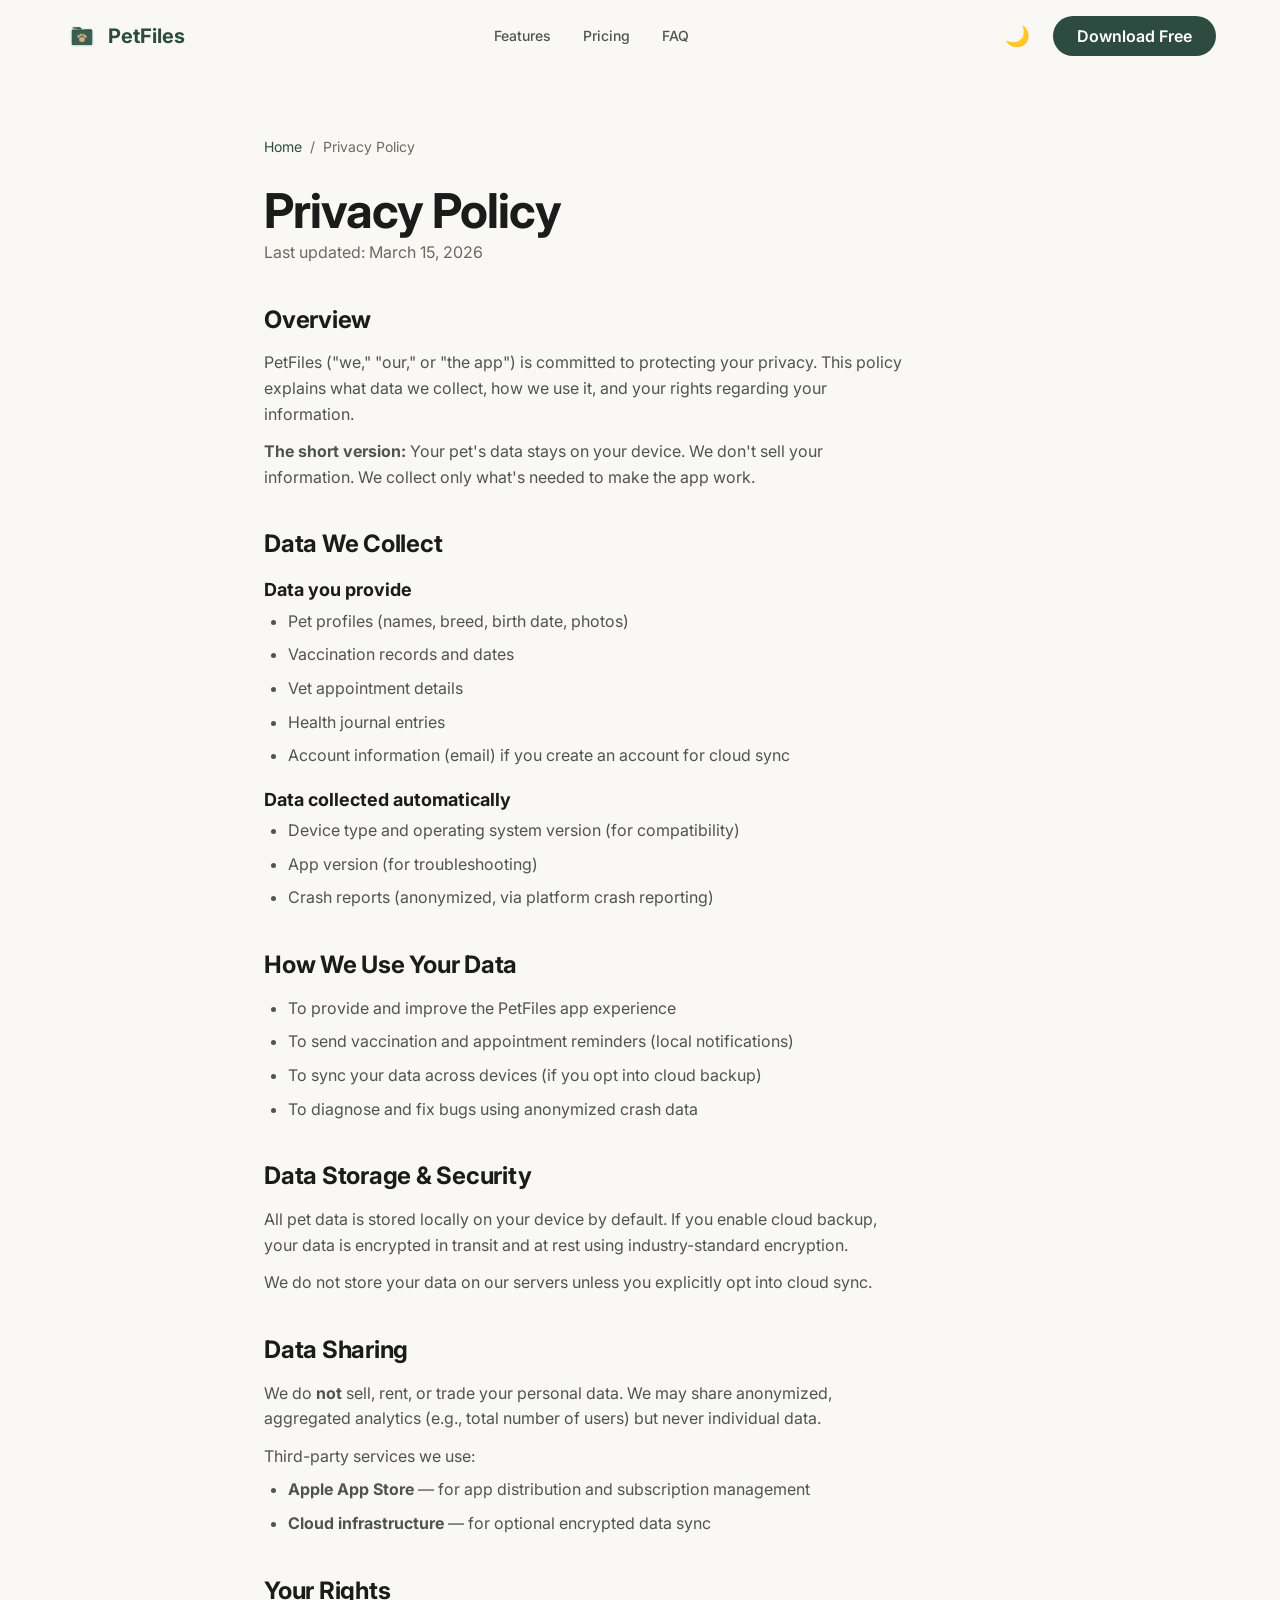
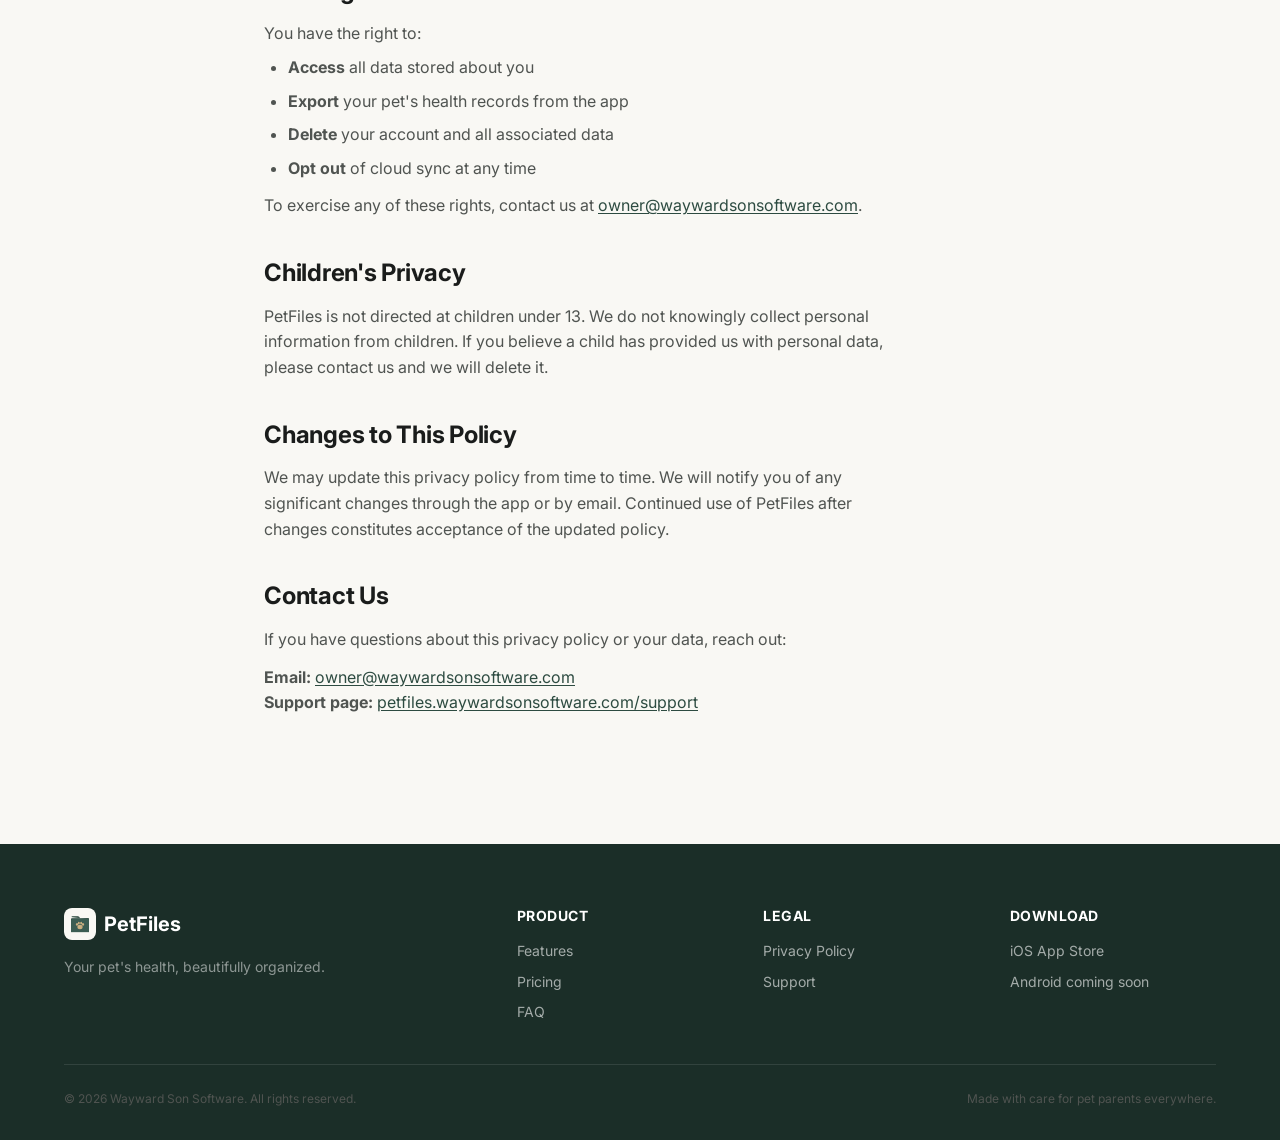
==== commit a5e1df99: "feat: add breadcrumb nav and BreadcrumbList schema to subpages Visible breadcrumb nav improves wayfi" ====
--- a/privacy.html
+++ b/privacy.html
@@ -3,9 +3,24 @@
 <head>
   <meta charset="UTF-8">
   <meta name="viewport" content="width=device-width, initial-scale=1.0">
+  <meta name="apple-itunes-app" content="app-id=6757916297">
   <title>Privacy Policy — PetFiles</title>
   <meta name="description" content="PetFiles privacy policy. Learn how we protect your data and respect your privacy.">
+  <meta name="keywords" content="PetFiles privacy policy, pet app data privacy, pet health app security, pet data protection">
   <link rel="canonical" href="https://petfiles.waywardsonsoftware.com/privacy.html">
+
+  <!-- Open Graph -->
+  <meta property="og:type" content="website">
+  <meta property="og:title" content="Privacy Policy — PetFiles">
+  <meta property="og:description" content="PetFiles privacy policy. Learn how we protect your data and respect your privacy.">
+  <meta property="og:url" content="https://petfiles.waywardsonsoftware.com/privacy.html">
+  <meta property="og:image" content="https://petfiles.waywardsonsoftware.com/assets/images/og-image.png">
+
+  <!-- Twitter Card -->
+  <meta name="twitter:card" content="summary_large_image">
+  <meta name="twitter:title" content="Privacy Policy — PetFiles">
+  <meta name="twitter:description" content="PetFiles privacy policy. Learn how we protect your data and respect your privacy.">
+  <meta name="twitter:image" content="https://petfiles.waywardsonsoftware.com/assets/images/og-image.png">
 
   <!-- Favicon -->
   <link rel="icon" type="image/png" href="assets/icons/favicon.png">
@@ -21,6 +36,43 @@
   <link rel="stylesheet" href="css/components.css">
   <link rel="stylesheet" href="css/sections.css">
   <link rel="stylesheet" href="css/animations.css">
+
+  <!-- Structured Data: BreadcrumbList -->
+  <script type="application/ld+json">
+  {
+    "@context": "https://schema.org",
+    "@type": "BreadcrumbList",
+    "itemListElement": [
+      {
+        "@type": "ListItem",
+        "position": 1,
+        "name": "Home",
+        "item": "https://petfiles.waywardsonsoftware.com/"
+      },
+      {
+        "@type": "ListItem",
+        "position": 2,
+        "name": "Privacy Policy"
+      }
+    ]
+  }
+  </script>
+
+  <!-- Structured Data: Organization -->
+  <script type="application/ld+json">
+  {
+    "@context": "https://schema.org",
+    "@type": "Organization",
+    "name": "PetFiles",
+    "url": "https://petfiles.waywardsonsoftware.com",
+    "logo": "https://petfiles.waywardsonsoftware.com/assets/icons/logo.svg",
+    "contactPoint": {
+      "@type": "ContactPoint",
+      "contactType": "customer support",
+      "url": "https://petfiles.waywardsonsoftware.com/support.html"
+    }
+  }
+  </script>
 </head>
 <body>
 
@@ -61,6 +113,11 @@
   <!-- ======== Privacy Policy Content ======== -->
   <main class="section" style="padding-top: calc(var(--nav-height) + var(--space-6xl));">
     <div class="container container--narrow">
+      <nav class="breadcrumb" aria-label="Breadcrumb">
+        <a href="/">Home</a>
+        <span class="breadcrumb__separator" aria-hidden="true">/</span>
+        <span>Privacy Policy</span>
+      </nav>
       <h1>Privacy Policy</h1>
       <p class="text-muted" style="margin-bottom: var(--space-4xl);">Last updated: March 15, 2026</p>
 
@@ -184,7 +241,7 @@
         <div>
           <h3>Download</h3>
           <div class="footer__links">
-            <a href="https://apps.apple.com/us/app/petfiles/id6757916297?itscg=30200&itsct=apps_box_link&mttnsubad=6757916297" class="footer__link">iOS App Store</a>
+            <a href="https://apps.apple.com/app/petfiles/id6757916297?itscg=30200&itsct=apps_box_link&mttnsubad=6757916297" class="footer__link" target="_blank" rel="noopener noreferrer">iOS App Store</a>
             <span class="footer__link footer__link--muted">Android coming soon</span>
           </div>
         </div>
--- a/css/components.css
+++ b/css/components.css
@@ -576,3 +576,27 @@
   color: var(--color-success);
   font-weight: var(--font-weight-semibold);
 }
+
+/* ---- Breadcrumb ---- */
+.breadcrumb {
+  display: flex;
+  align-items: center;
+  gap: var(--space-sm);
+  font-size: var(--font-size-sm);
+  color: var(--color-text-muted);
+  margin-bottom: var(--space-2xl);
+}
+
+.breadcrumb a {
+  color: var(--color-primary);
+  text-decoration: none;
+  transition: color var(--transition-fast);
+}
+
+.breadcrumb a:hover {
+  color: var(--color-primary-light);
+}
+
+.breadcrumb__separator {
+  color: var(--color-text-muted);
+}
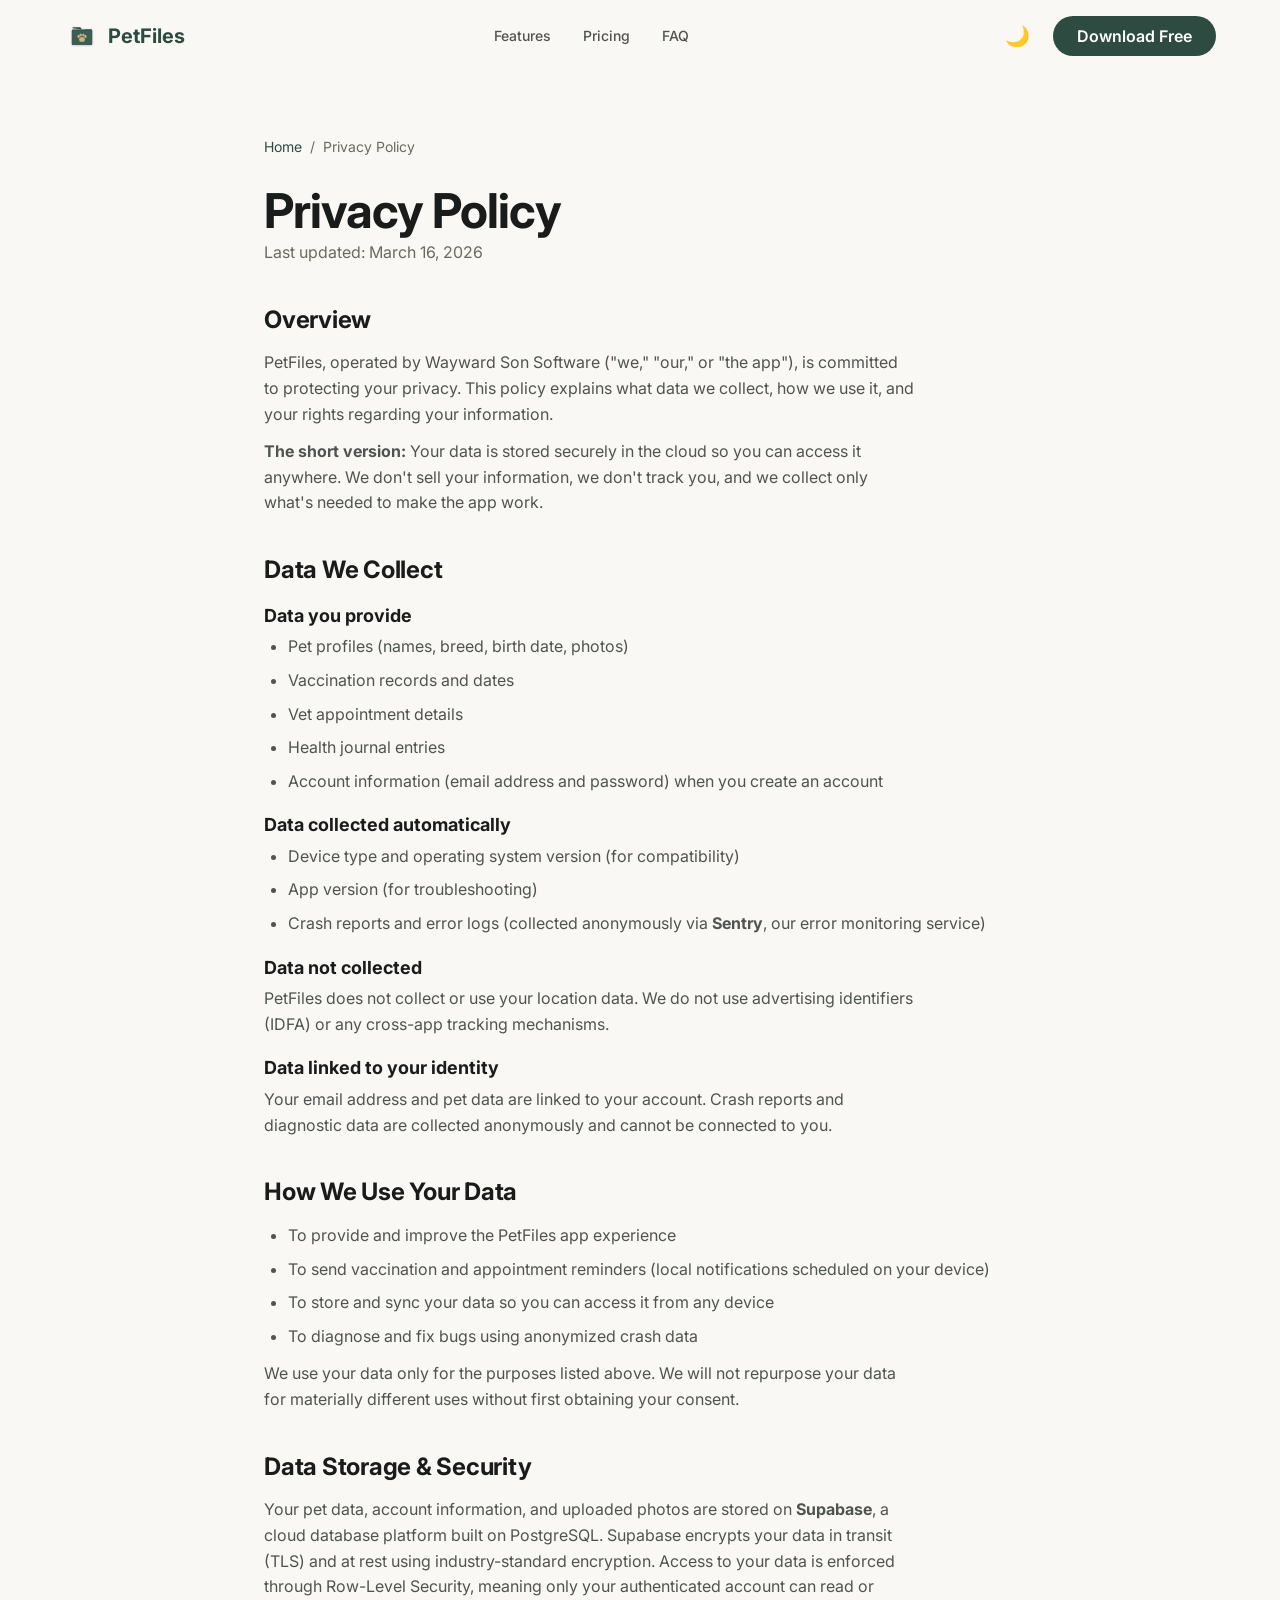
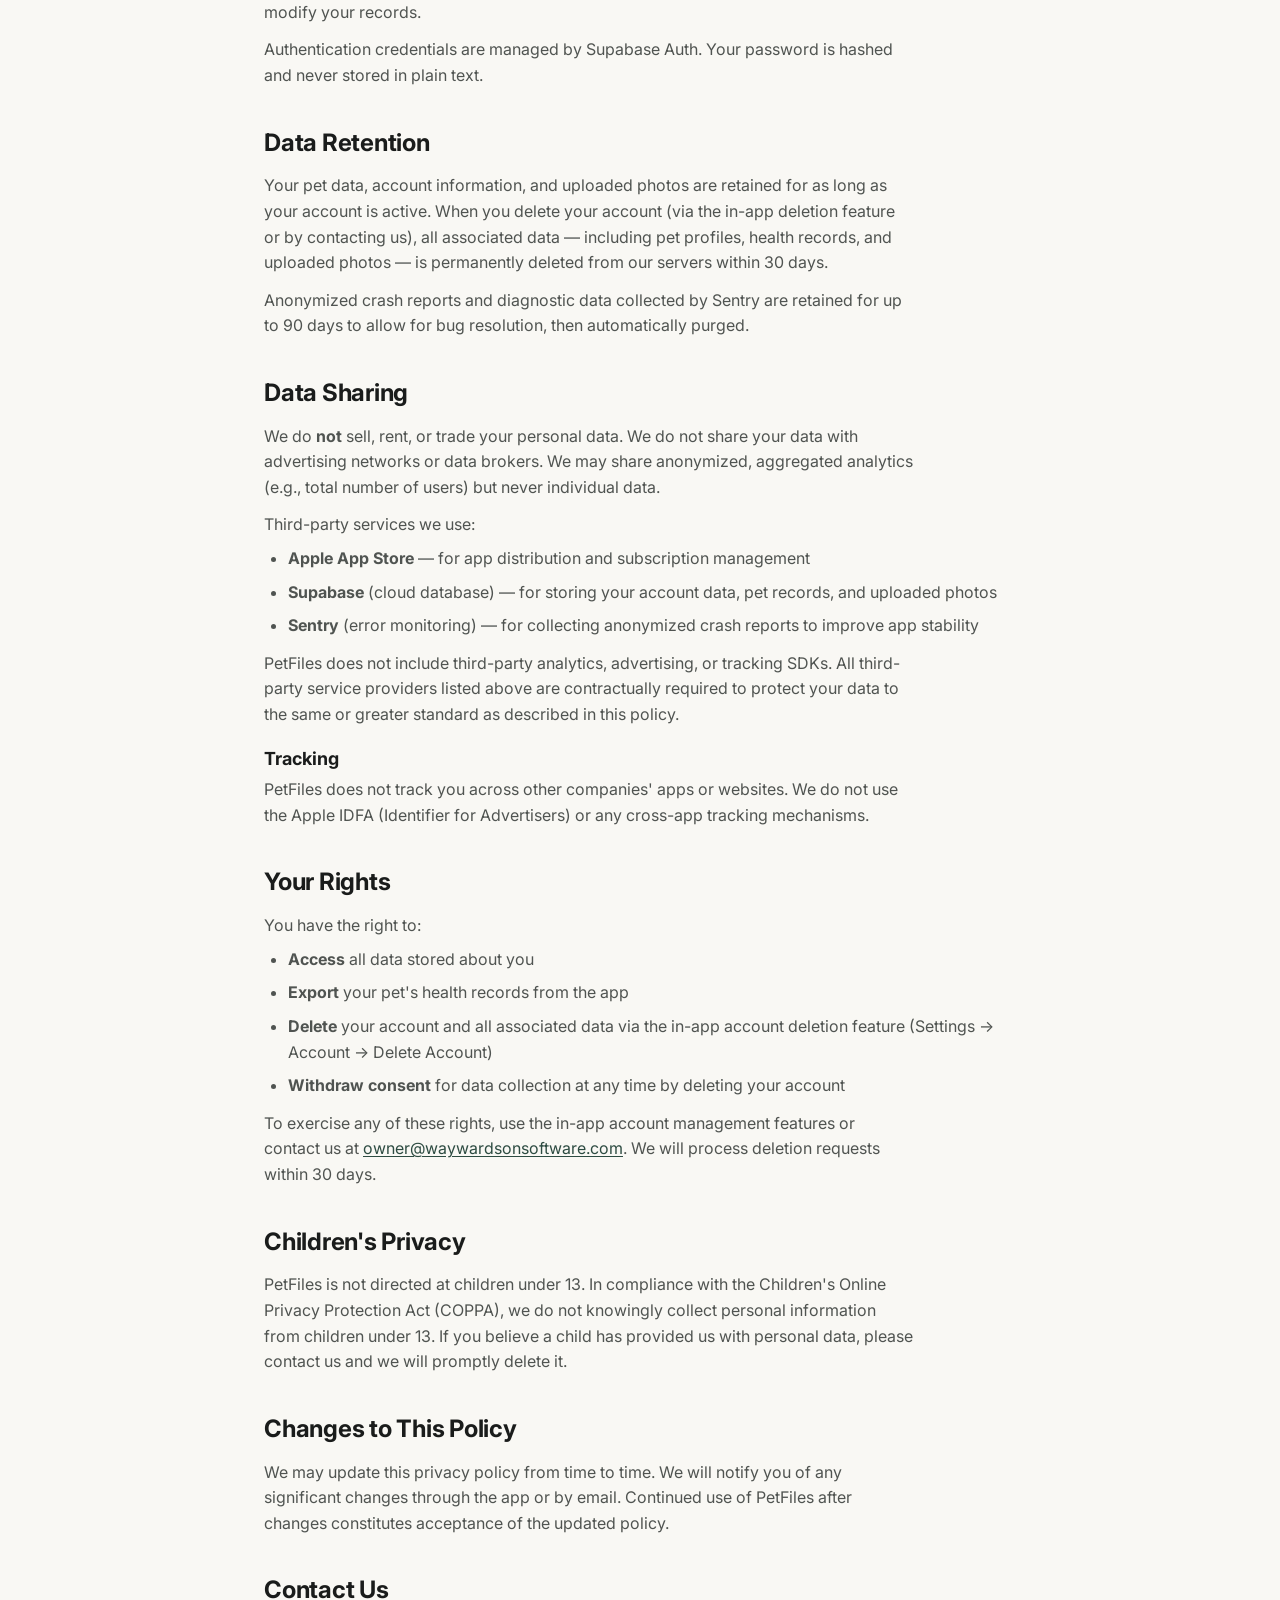
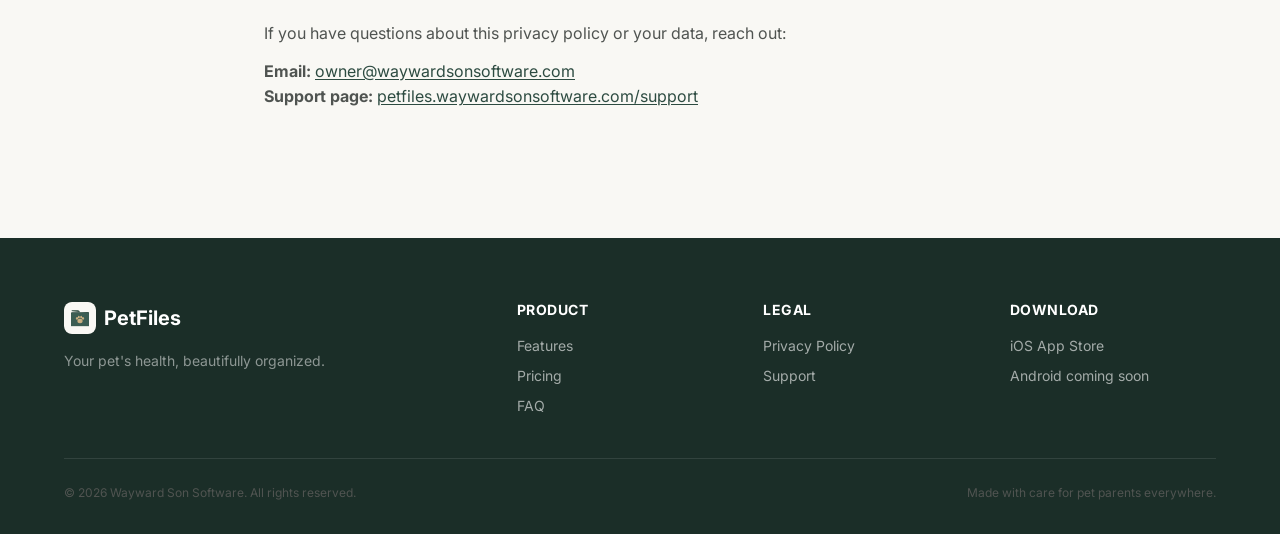
==== commit aea1d55c: "fix: rewrite privacy policy to match actual app architecture The policy incorrectly stated data was " ====
--- a/privacy.html
+++ b/privacy.html
@@ -119,14 +119,14 @@
         <span>Privacy Policy</span>
       </nav>
       <h1>Privacy Policy</h1>
-      <p class="text-muted" style="margin-bottom: var(--space-4xl);">Last updated: March 15, 2026</p>
+      <p class="text-muted" style="margin-bottom: var(--space-4xl);">Last updated: March 16, 2026</p>
 
       <div style="display: flex; flex-direction: column; gap: var(--space-4xl);">
 
         <section>
           <h2 style="font-size: var(--font-size-xl); margin-bottom: var(--space-lg);">Overview</h2>
-          <p>PetFiles ("we," "our," or "the app") is committed to protecting your privacy. This policy explains what data we collect, how we use it, and your rights regarding your information.</p>
-          <p style="margin-top: var(--space-md);"><strong>The short version:</strong> Your pet's data stays on your device. We don't sell your information. We collect only what's needed to make the app work.</p>
+          <p>PetFiles, operated by Wayward Son Software ("we," "our," or "the app"), is committed to protecting your privacy. This policy explains what data we collect, how we use it, and your rights regarding your information.</p>
+          <p style="margin-top: var(--space-md);"><strong>The short version:</strong> Your data is stored securely in the cloud so you can access it anywhere. We don't sell your information, we don't track you, and we collect only what's needed to make the app work.</p>
         </section>
 
         <section>
@@ -138,41 +138,59 @@
             <li style="list-style: disc; color: var(--color-text-secondary);">Vaccination records and dates</li>
             <li style="list-style: disc; color: var(--color-text-secondary);">Vet appointment details</li>
             <li style="list-style: disc; color: var(--color-text-secondary);">Health journal entries</li>
-            <li style="list-style: disc; color: var(--color-text-secondary);">Account information (email) if you create an account for cloud sync</li>
+            <li style="list-style: disc; color: var(--color-text-secondary);">Account information (email address and password) when you create an account</li>
           </ul>
 
           <h3 style="font-size: var(--font-size-md); margin-bottom: var(--space-sm); margin-top: var(--space-xl);">Data collected automatically</h3>
           <ul style="padding-left: var(--space-2xl); display: flex; flex-direction: column; gap: var(--space-sm);">
             <li style="list-style: disc; color: var(--color-text-secondary);">Device type and operating system version (for compatibility)</li>
             <li style="list-style: disc; color: var(--color-text-secondary);">App version (for troubleshooting)</li>
-            <li style="list-style: disc; color: var(--color-text-secondary);">Crash reports (anonymized, via platform crash reporting)</li>
-          </ul>
+            <li style="list-style: disc; color: var(--color-text-secondary);">Crash reports and error logs (collected anonymously via <strong>Sentry</strong>, our error monitoring service)</li>
+          </ul>
+
+          <h3 style="font-size: var(--font-size-md); margin-bottom: var(--space-sm); margin-top: var(--space-xl);">Data not collected</h3>
+          <p style="color: var(--color-text-secondary);">PetFiles does not collect or use your location data. We do not use advertising identifiers (IDFA) or any cross-app tracking mechanisms.</p>
+
+          <h3 style="font-size: var(--font-size-md); margin-bottom: var(--space-sm); margin-top: var(--space-xl);">Data linked to your identity</h3>
+          <p style="color: var(--color-text-secondary);">Your email address and pet data are linked to your account. Crash reports and diagnostic data are collected anonymously and cannot be connected to you.</p>
         </section>
 
         <section>
           <h2 style="font-size: var(--font-size-xl); margin-bottom: var(--space-lg);">How We Use Your Data</h2>
           <ul style="padding-left: var(--space-2xl); display: flex; flex-direction: column; gap: var(--space-sm);">
             <li style="list-style: disc; color: var(--color-text-secondary);">To provide and improve the PetFiles app experience</li>
-            <li style="list-style: disc; color: var(--color-text-secondary);">To send vaccination and appointment reminders (local notifications)</li>
-            <li style="list-style: disc; color: var(--color-text-secondary);">To sync your data across devices (if you opt into cloud backup)</li>
+            <li style="list-style: disc; color: var(--color-text-secondary);">To send vaccination and appointment reminders (local notifications scheduled on your device)</li>
+            <li style="list-style: disc; color: var(--color-text-secondary);">To store and sync your data so you can access it from any device</li>
             <li style="list-style: disc; color: var(--color-text-secondary);">To diagnose and fix bugs using anonymized crash data</li>
           </ul>
+          <p style="margin-top: var(--space-md); color: var(--color-text-secondary);">We use your data only for the purposes listed above. We will not repurpose your data for materially different uses without first obtaining your consent.</p>
         </section>
 
         <section>
           <h2 style="font-size: var(--font-size-xl); margin-bottom: var(--space-lg);">Data Storage &amp; Security</h2>
-          <p>All pet data is stored locally on your device by default. If you enable cloud backup, your data is encrypted in transit and at rest using industry-standard encryption.</p>
-          <p style="margin-top: var(--space-md);">We do not store your data on our servers unless you explicitly opt into cloud sync.</p>
+          <p>Your pet data, account information, and uploaded photos are stored on <strong>Supabase</strong>, a cloud database platform built on PostgreSQL. Supabase encrypts your data in transit (TLS) and at rest using industry-standard encryption. Access to your data is enforced through Row-Level Security, meaning only your authenticated account can read or modify your records.</p>
+          <p style="margin-top: var(--space-md);">Authentication credentials are managed by Supabase Auth. Your password is hashed and never stored in plain text.</p>
+        </section>
+
+        <section>
+          <h2 style="font-size: var(--font-size-xl); margin-bottom: var(--space-lg);">Data Retention</h2>
+          <p>Your pet data, account information, and uploaded photos are retained for as long as your account is active. When you delete your account (via the in-app deletion feature or by contacting us), all associated data — including pet profiles, health records, and uploaded photos — is permanently deleted from our servers within 30 days.</p>
+          <p style="margin-top: var(--space-md);">Anonymized crash reports and diagnostic data collected by Sentry are retained for up to 90 days to allow for bug resolution, then automatically purged.</p>
         </section>
 
         <section>
           <h2 style="font-size: var(--font-size-xl); margin-bottom: var(--space-lg);">Data Sharing</h2>
-          <p>We do <strong>not</strong> sell, rent, or trade your personal data. We may share anonymized, aggregated analytics (e.g., total number of users) but never individual data.</p>
+          <p>We do <strong>not</strong> sell, rent, or trade your personal data. We do not share your data with advertising networks or data brokers. We may share anonymized, aggregated analytics (e.g., total number of users) but never individual data.</p>
           <p style="margin-top: var(--space-md);">Third-party services we use:</p>
           <ul style="padding-left: var(--space-2xl); display: flex; flex-direction: column; gap: var(--space-sm); margin-top: var(--space-sm);">
             <li style="list-style: disc; color: var(--color-text-secondary);"><strong>Apple App Store</strong> — for app distribution and subscription management</li>
-            <li style="list-style: disc; color: var(--color-text-secondary);"><strong>Cloud infrastructure</strong> — for optional encrypted data sync</li>
-          </ul>
+            <li style="list-style: disc; color: var(--color-text-secondary);"><strong>Supabase</strong> (cloud database) — for storing your account data, pet records, and uploaded photos</li>
+            <li style="list-style: disc; color: var(--color-text-secondary);"><strong>Sentry</strong> (error monitoring) — for collecting anonymized crash reports to improve app stability</li>
+          </ul>
+          <p style="margin-top: var(--space-md); color: var(--color-text-secondary);">PetFiles does not include third-party analytics, advertising, or tracking SDKs. All third-party service providers listed above are contractually required to protect your data to the same or greater standard as described in this policy.</p>
+
+          <h3 style="font-size: var(--font-size-md); margin-bottom: var(--space-sm); margin-top: var(--space-xl);">Tracking</h3>
+          <p style="color: var(--color-text-secondary);">PetFiles does not track you across other companies' apps or websites. We do not use the Apple IDFA (Identifier for Advertisers) or any cross-app tracking mechanisms.</p>
         </section>
 
         <section>
@@ -181,15 +199,15 @@
           <ul style="padding-left: var(--space-2xl); display: flex; flex-direction: column; gap: var(--space-sm); margin-top: var(--space-sm);">
             <li style="list-style: disc; color: var(--color-text-secondary);"><strong>Access</strong> all data stored about you</li>
             <li style="list-style: disc; color: var(--color-text-secondary);"><strong>Export</strong> your pet's health records from the app</li>
-            <li style="list-style: disc; color: var(--color-text-secondary);"><strong>Delete</strong> your account and all associated data</li>
-            <li style="list-style: disc; color: var(--color-text-secondary);"><strong>Opt out</strong> of cloud sync at any time</li>
-          </ul>
-          <p style="margin-top: var(--space-md);">To exercise any of these rights, contact us at <a href="mailto:owner@waywardsonsoftware.com">owner@waywardsonsoftware.com</a>.</p>
+            <li style="list-style: disc; color: var(--color-text-secondary);"><strong>Delete</strong> your account and all associated data via the in-app account deletion feature (Settings &rarr; Account &rarr; Delete Account)</li>
+            <li style="list-style: disc; color: var(--color-text-secondary);"><strong>Withdraw consent</strong> for data collection at any time by deleting your account</li>
+          </ul>
+          <p style="margin-top: var(--space-md);">To exercise any of these rights, use the in-app account management features or contact us at <a href="mailto:owner@waywardsonsoftware.com">owner@waywardsonsoftware.com</a>. We will process deletion requests within 30 days.</p>
         </section>
 
         <section>
           <h2 style="font-size: var(--font-size-xl); margin-bottom: var(--space-lg);">Children's Privacy</h2>
-          <p>PetFiles is not directed at children under 13. We do not knowingly collect personal information from children. If you believe a child has provided us with personal data, please contact us and we will delete it.</p>
+          <p>PetFiles is not directed at children under 13. In compliance with the Children's Online Privacy Protection Act (COPPA), we do not knowingly collect personal information from children under 13. If you believe a child has provided us with personal data, please contact us and we will promptly delete it.</p>
         </section>
 
         <section>
